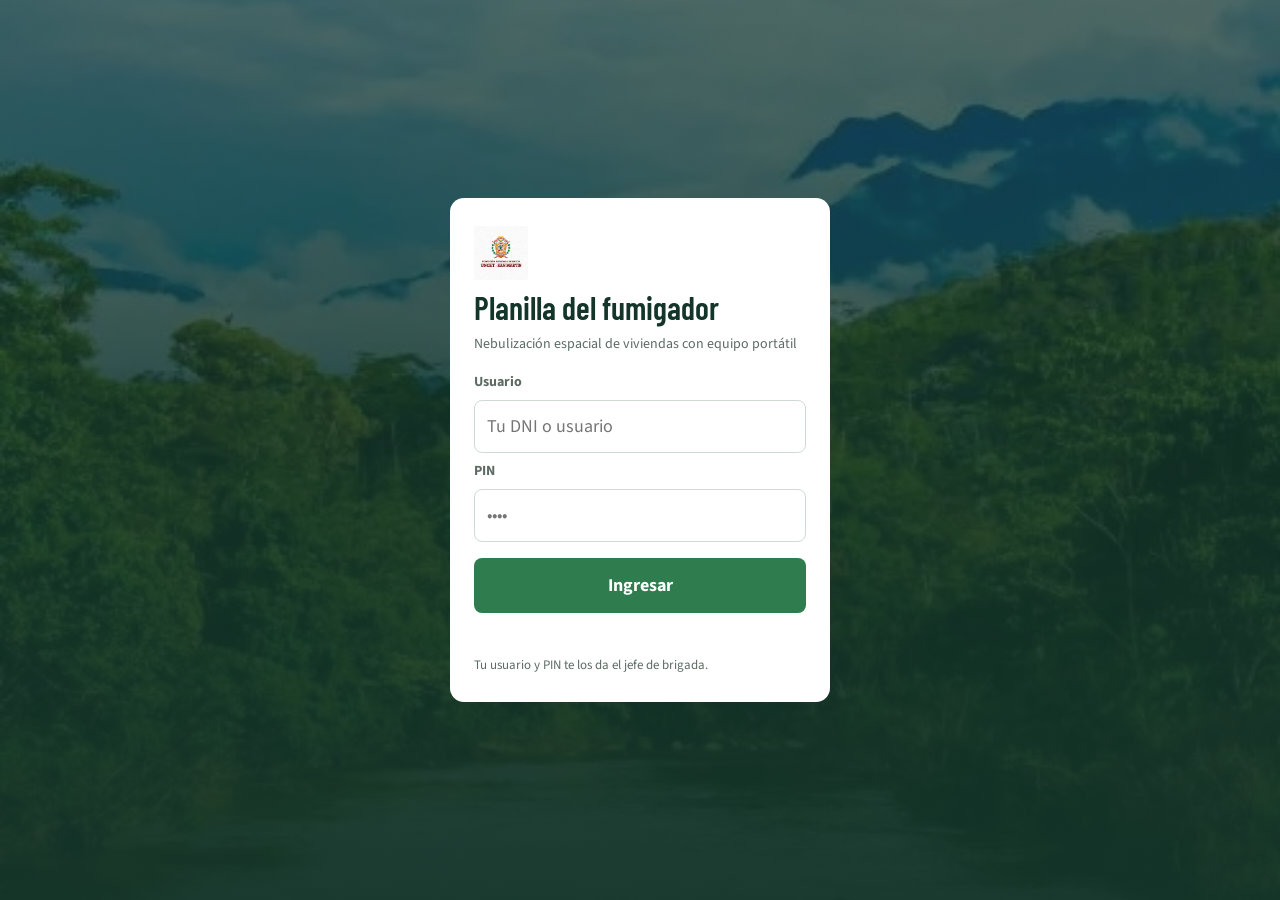
==== fumigador.html @ 745de519 "Add files via upload" ====
<!DOCTYPE html>
<html lang="es">
<head>
<meta charset="UTF-8">
<meta name="viewport" content="width=device-width, initial-scale=1, viewport-fit=cover">
<meta name="theme-color" content="#14352a">
<title>Planilla del fumigador | Nebulizaci&#243;n espacial 2026</title>
<link rel="preconnect" href="https://fonts.googleapis.com">
<link href="https://fonts.googleapis.com/css2?family=Barlow+Condensed:wght@500;600;700&family=Source+Sans+3:wght@400;600;700&display=swap" rel="stylesheet">
<link rel="stylesheet" href="fumigador.css">
<!-- Para instalarla como aplicacion en el celular -->
<link rel="manifest" href="fumigador.webmanifest">
<link rel="icon" href="icono-192.png">
<link rel="apple-touch-icon" href="apple-touch-icon.png">
<meta name="apple-mobile-web-app-capable" content="yes">
<meta name="mobile-web-app-capable" content="yes">
<meta name="apple-mobile-web-app-title" content="Fumigador">
<meta name="apple-mobile-web-app-status-bar-style" content="black-translucent">
</head>
<body>

<!-- ============ INGRESO ============ -->
<section id="vLogin" class="login">
  <form id="formLogin" class="login-caja" autocomplete="on">
    <img src="logo.png" alt="" onerror="this.style.display='none'">
    <h1>Planilla del fumigador</h1>
    <p class="sub">Nebulizaci&#243;n espacial de viviendas con equipo port&#225;til</p>
    <label for="usuario">Usuario</label>
    <input id="usuario" autocomplete="username" autocapitalize="characters" placeholder="Tu DNI o usuario" required>
    <label for="pin">PIN</label>
    <input id="pin" type="password" inputmode="numeric" maxlength="6" autocomplete="current-password" placeholder="&#8226;&#8226;&#8226;&#8226;" required>
    <button type="submit" class="btn btn-primario btn-grande" id="btnLogin">Ingresar</button>
    <p id="loginError" class="error" role="alert"></p>
    <p class="nota">Tu usuario y PIN te los da el jefe de brigada.</p>
    <div class="instalar" id="cajaInstalar" hidden>
      <button type="button" class="btn btn-claro btn-ancho" id="btnInstalar">&#128242; Instalar la aplicaci&#243;n en este celular</button>
      <p class="nota" id="ayudaInstalar"></p>
    </div>
  </form>
</section>

<!-- ============ APP ============ -->
<div id="app" hidden>
  <header class="barra">
    <button id="btnAtras" class="icono" aria-label="Volver" hidden>&#8592;</button>
    <div class="barra-titulo">
      <strong id="tituloBarra">Mis tareas</strong>
      <small id="nombreFum"></small>
    </div>
    <span id="estadoSync" class="sync"></span>
    <button id="btnMenu" class="icono" aria-label="Salir" title="Salir">&#9211;</button>
  </header>

  <!-- LISTA DE TAREAS -->
  <main id="vTareas" class="vista">
    <p class="ayuda">Elige la tarea que te asign&#243; tu jefe de brigada y registra cada vivienda. Funciona aunque no tengas se&#241;al: todo se guarda en tu celular y se env&#237;a cuando vuelva el internet.</p>
    <div id="listaTareas"></div>
    <button class="btn btn-claro btn-ancho" id="btnRefrescar">&#8635; Actualizar tareas</button>
    <button class="btn btn-primario btn-ancho" id="btnInstalar2" hidden>&#128242; Instalar como aplicaci&#243;n</button>
  </main>

  <!-- PLANILLA -->
  <main id="vPlanilla" class="vista" hidden>
    <section class="cabecera-tarea" id="cabTarea"></section>

    <div class="aviso-devuelta" id="avisoDevuelta" hidden></div>
    <div class="aviso-cerrada" id="avisoCerrada" hidden></div>

    <details class="bloque" id="bloqueDatos">
      <summary>Equipo e insecticida <small id="resumenDatos"></small></summary>
      <div class="rejilla">
        <div class="ancho"><label for="pFum2">Fumigador 2 (compa&#241;ero, opcional)</label><input id="pFum2" autocapitalize="characters"></div>
        <div class="ancho"><label for="pInsecticida">Nombre del insecticida</label><input id="pInsecticida" autocapitalize="characters" list="lInsect"></div>
        <div><label for="pTipo">Tipo</label><input id="pTipo" autocapitalize="characters" placeholder="Ej. CE, EW"></div>
        <div><label for="pConc">Concentraci&#243;n final</label><input id="pConc" placeholder="Ej. 2%"></div>
      </div>
      <datalist id="lInsect"></datalist>
    </details>

    <!-- AGREGAR VIVIENDA -->
    <section class="bloque nueva" id="bloqueNueva">
      <h2 id="tituloNueva">Vivienda N&#176; <span id="numNueva">1</span></h2>
      <div class="rejilla">
        <div><label for="vSector">Sector</label><input id="vSector" autocapitalize="characters"></div>
        <div><label for="vManzana">N&#176; Manzana</label><input id="vManzana" autocapitalize="characters"></div>
        <div class="ancho"><label for="vDireccion">Direcci&#243;n / Nombre del jefe de familia</label><input id="vDireccion" autocapitalize="words"></div>
        <div class="ancho">
          <label>Residentes</label>
          <div class="contador">
            <button type="button" data-res="-1" aria-label="Menos">&#8722;</button>
            <input id="vResidentes" type="number" inputmode="numeric" min="0" max="99" value="0">
            <button type="button" data-res="1" aria-label="M&#225;s">+</button>
          </div>
        </div>
      </div>
      <p class="label-cond">Marca c&#243;mo qued&#243; la vivienda (se guarda al tocar):</p>
      <div class="condiciones" id="condiciones">
        <button type="button" data-cond="NEB_FRIO" class="c-neb">Nebulizada<br><b>En fr&#237;o</b></button>
        <button type="button" data-cond="NEB_CALIENTE" class="c-neb">Nebulizada<br><b>Caliente</b></button>
        <button type="button" data-cond="CERRADA" class="c-cer"><b>Cerrada</b></button>
        <button type="button" data-cond="RENUENTE" class="c-ren"><b>Renuente</b></button>
        <button type="button" data-cond="DESHABITADA" class="c-desh"><b>Deshabitada</b></button>
      </div>
      <button type="button" class="btn btn-claro btn-ancho" id="btnCancelarEdicion" hidden>Cancelar edici&#243;n</button>
    </section>

    <!-- LISTA DE VIVIENDAS -->
    <section class="bloque">
      <h2>Viviendas registradas</h2>
      <div id="listaViviendas"></div>
    </section>

    <button class="btn btn-primario btn-grande btn-ancho" id="btnEnviar">&#10004; Terminar y enviar al jefe</button>
    <div class="espacio-totales"></div>
  </main>

  <!-- TOTALES (fila "Total" del formato) -->
  <footer class="totales" id="totales" hidden></footer>
</div>

<div id="aviso" class="aviso" role="status" hidden></div>
<div id="cargando" class="cargando" hidden><span></span></div>

<script src="config.js"></script>
<script src="fumigador.js"></script>
</body>
</html>
---- fumigador.css ----
/* Nebulización espacial 2026 - página del fumigador (pensada para celular) */
:root{
  --selva:#14352a; --hoja:#2f7d4f; --hoja-clara:#dcebe1; --niebla:#eef3f0;
  --ambar:#e0a526; --ambar-claro:#fff4d6; --rojo:#b23b2e; --tinta:#1d2a24;
  --gris:#5d6b64; --borde:#cfdad3; --blanco:#fff; --desh:#8a9a92;
}
*{box-sizing:border-box}
html{-webkit-text-size-adjust:100%}
body{margin:0;font-family:"Source Sans 3",Segoe UI,Arial,sans-serif;font-size:16px;color:var(--tinta);background:var(--niebla)}
h1,h2{font-family:"Barlow Condensed",Arial Narrow,sans-serif;font-weight:600;margin:0}
h2{font-size:21px;color:var(--selva);margin-bottom:10px}
button,input,select,textarea{font:inherit}
:focus-visible{outline:3px solid var(--ambar);outline-offset:2px}
[hidden]{display:none !important}

.btn{border:0;border-radius:8px;padding:11px 16px;cursor:pointer;font-weight:700;display:inline-flex;align-items:center;justify-content:center;gap:6px}
.btn-primario{background:var(--hoja);color:#fff}
.btn-primario:active{background:#286b43}
.btn-claro{background:#fff;color:var(--selva);border:1px solid var(--borde)}
.btn-grande{padding:15px 18px;font-size:18px}
.btn-ancho{width:100%;margin-top:12px}

/* Ingreso */
.login{min-height:100vh;min-height:100svh;display:grid;place-items:center;padding:20px;
  background:linear-gradient(180deg,rgba(20,53,42,.7),rgba(20,53,42,.96)),url("selva.jpg") center/cover}
.login-caja{background:#fff;padding:28px 24px;border-radius:14px;width:100%;max-width:380px;display:flex;flex-direction:column;gap:8px}
.login-caja img{height:54px;align-self:flex-start}
.login-caja h1{font-size:32px;color:var(--selva)}
.login-caja .sub{margin:0 0 10px;color:var(--gris);font-size:14px}
.login-caja label{font-size:14px;font-weight:700;color:var(--gris)}
.login-caja input{padding:13px 12px;border:1px solid var(--borde);border-radius:8px;font-size:18px}
.login-caja .btn{margin-top:8px}
.error{color:var(--rojo);min-height:1.2em;margin:4px 0;font-weight:600}
.nota{color:var(--gris);font-size:13px;margin:0}

/* Barra */
.barra{position:sticky;top:0;z-index:20;display:flex;align-items:center;gap:8px;padding:10px 12px;padding-top:max(10px,env(safe-area-inset-top));background:var(--selva);color:#fff}
.barra-titulo{flex:1;min-width:0;display:flex;flex-direction:column}
.barra-titulo strong{font-family:"Barlow Condensed",Arial Narrow,sans-serif;font-size:21px;font-weight:600;white-space:nowrap;overflow:hidden;text-overflow:ellipsis}
.barra-titulo small{font-size:12px;color:#cfe3d6;white-space:nowrap;overflow:hidden;text-overflow:ellipsis}
.icono{background:rgba(255,255,255,.12);border:0;color:#fff;width:40px;height:40px;border-radius:10px;font-size:20px;cursor:pointer;flex:none}
.sync{font-size:12px;font-weight:700;white-space:nowrap}
.sync button{border:0;border-radius:999px;padding:6px 10px;font-size:12px;font-weight:700;background:#fff;color:var(--selva);cursor:pointer}

.vista{padding:14px 12px 30px;max-width:640px;margin:0 auto}
.ayuda{color:var(--gris);font-size:14px;margin:0 0 12px;line-height:1.45}
.vacio{padding:26px 14px;text-align:center;color:var(--gris);background:#fff;border:1px dashed var(--borde);border-radius:12px;line-height:1.5}

/* Tarjetas de tareas */
.tarea{display:block;width:100%;text-align:left;background:#fff;border:1px solid var(--borde);border-left:6px solid var(--hoja);border-radius:12px;padding:12px 14px;margin-bottom:10px;cursor:pointer;color:inherit}
.tarea:active{background:var(--hoja-clara)}
.tarea-fila{display:flex;align-items:center;gap:6px;flex-wrap:wrap;margin-bottom:4px}
.tarea-fila b{font-size:15px;margin-right:auto}
.tarea-zona{font-family:"Barlow Condensed",Arial Narrow,sans-serif;font-size:22px;font-weight:600;color:var(--selva);line-height:1.15}
.tarea-det{font-size:13px;color:var(--gris);margin-top:2px}

.chip{display:inline-block;padding:3px 8px;border-radius:999px;font-size:12px;font-weight:700;white-space:nowrap;background:var(--hoja-clara);color:var(--selva)}
.chip.hoy{background:var(--ambar);color:#3b2a00}
.e-NUEVA{background:#e8eeea;color:var(--gris)}
.e-BORRADOR{background:var(--ambar-claro);color:#7a5400}
.e-ENVIADA{background:#dce8f7;color:#1d4f8a}
.e-APROBADA{background:var(--hoja);color:#fff}
.e-DEVUELTA{background:#fbe1dd;color:var(--rojo)}
.e-SYNC{background:#fff;border:1px dashed var(--ambar);color:#7a5400}

/* Planilla */
.cabecera-tarea{background:var(--selva);color:#fff;border-radius:12px;padding:14px;margin-bottom:12px}
.cab-zona{font-family:"Barlow Condensed",Arial Narrow,sans-serif;font-size:24px;font-weight:600;line-height:1.15;margin-bottom:8px}
.cabecera-tarea dl{display:grid;grid-template-columns:1fr 1fr;gap:6px 12px;margin:0}
.cabecera-tarea dt{font-size:11px;color:#a9c9b6;text-transform:uppercase;letter-spacing:.4px}
.cabecera-tarea dd{margin:0;font-size:14px;font-weight:600}
.cab-obs{margin:10px 0 0;font-size:13px;color:#e3efe8}

.aviso-devuelta,.aviso-cerrada{border-radius:10px;padding:12px 14px;margin-bottom:12px;font-size:14px;line-height:1.4}
.aviso-devuelta{background:#fbe1dd;color:#7a1f15;border:1px solid #efb3aa}
.aviso-cerrada{background:#fff;border:1px solid var(--borde)}

.bloque{background:#fff;border:1px solid var(--borde);border-radius:12px;padding:14px;margin-bottom:12px}
details.bloque summary{cursor:pointer;font-weight:700;color:var(--selva);list-style:none}
details.bloque summary::before{content:"▸ "}
details.bloque[open] summary::before{content:"▾ "}
details.bloque summary small{font-weight:600;color:var(--gris)}
details.bloque[open] .rejilla{margin-top:12px}

.rejilla{display:grid;grid-template-columns:1fr 1fr;gap:10px}
.rejilla .ancho{grid-column:1/-1}
.rejilla label,.label-cond{display:block;font-size:13px;font-weight:700;color:var(--gris);margin-bottom:4px}
.rejilla input{width:100%;padding:12px 11px;border:1px solid var(--borde);border-radius:8px;font-size:17px;background:#fff}
.rejilla input:disabled{background:#f3f6f4;color:var(--gris)}

.nueva{border:2px solid var(--hoja)}
.contador{display:flex;align-items:stretch;gap:8px}
.contador button{width:56px;border:1px solid var(--borde);border-radius:8px;background:var(--niebla);font-size:24px;font-weight:700;color:var(--selva);cursor:pointer}
.contador input{text-align:center;font-size:20px;font-weight:700}
.label-cond{margin:14px 0 8px}

.condiciones{display:grid;grid-template-columns:1fr 1fr;gap:8px}
.condiciones button{min-height:64px;border-radius:12px;border:2px solid transparent;font-size:14px;line-height:1.2;cursor:pointer;color:#fff;padding:8px 6px}
.condiciones button b{font-size:19px}
.condiciones .c-neb{background:var(--hoja)}
.condiciones .c-cer{background:var(--ambar);color:#3b2a00}
.condiciones .c-ren{background:var(--rojo)}
.condiciones .c-desh{background:var(--desh)}
.condiciones button:active{transform:scale(.97);filter:brightness(1.1)}
.condiciones button.marcada{border-color:var(--tinta);box-shadow:0 0 0 3px #fff inset}
.condiciones button:last-child{grid-column:1/-1}

/* Lista de viviendas */
.viv{display:flex;align-items:center;gap:10px;padding:10px 0;border-bottom:1px solid #edf1ee}
.viv:last-child{border-bottom:0}
.viv.editando{background:var(--ambar-claro);margin:0 -14px;padding:10px 14px}
.viv-n{flex:none;width:30px;height:30px;border-radius:50%;background:var(--niebla);display:grid;place-items:center;font-weight:700;font-size:13px;color:var(--selva)}
.viv-txt{flex:1;min-width:0}
.viv-txt b{display:block;font-size:15px;overflow:hidden;text-overflow:ellipsis;white-space:nowrap}
.viv-txt small{color:var(--gris);font-size:12px}
.viv .chip{flex:none}
.chip.c-neb{background:var(--hoja);color:#fff}
.chip.c-cer{background:var(--ambar);color:#3b2a00}
.chip.c-ren{background:var(--rojo);color:#fff}
.chip.c-desh{background:var(--desh);color:#fff}
.viv-acc{display:flex;gap:4px;flex:none}
.viv-acc button{border:1px solid var(--borde);background:#fff;border-radius:8px;width:36px;height:36px;cursor:pointer;font-size:15px}

/* Totales fijos abajo */
.espacio-totales{height:80px}
.totales{position:fixed;left:0;right:0;bottom:0;z-index:15;display:grid;grid-template-columns:repeat(7,1fr);gap:2px;
  padding:8px 6px;padding-bottom:max(8px,env(safe-area-inset-bottom));background:var(--selva);color:#fff;box-shadow:0 -4px 14px rgba(0,0,0,.2)}
.totales div{text-align:center;border-radius:6px;padding:4px 0}
.totales b{display:block;font-family:"Barlow Condensed",Arial Narrow,sans-serif;font-size:22px;line-height:1}
.totales small{font-size:10px;color:#cfe3d6}
.totales .t-neb{background:rgba(47,125,79,.55)}
.totales .t-cer{background:rgba(224,165,38,.35)}
.totales .t-ren{background:rgba(178,59,46,.45)}
.totales .t-desh{background:rgba(138,154,146,.35)}

/* Avisos */
.aviso{position:fixed;left:50%;bottom:92px;transform:translateX(-50%);z-index:50;width:min(92%,420px);padding:12px 16px;border-radius:10px;
  background:var(--selva);color:#fff;font-weight:600;box-shadow:0 6px 20px rgba(0,0,0,.3);text-align:center}
.aviso.error{background:var(--rojo)}
.cargando{position:fixed;inset:0;z-index:60;background:rgba(238,243,240,.6);display:grid;place-items:center}
.cargando span{width:44px;height:44px;border-radius:50%;border:4px solid var(--hoja-clara);border-top-color:var(--hoja);animation:gira .8s linear infinite}
@keyframes gira{to{transform:rotate(360deg)}}

@media (min-width:700px){
  .condiciones{grid-template-columns:repeat(5,1fr)}
  .condiciones button:last-child{grid-column:auto}
  .totales{max-width:640px;margin:0 auto;border-radius:12px 12px 0 0}
}

.instalar{margin-top:10px;padding-top:12px;border-top:1px dashed var(--borde)}
.instalar .btn-ancho{margin-top:0}
.instalar .nota{margin-top:8px;line-height:1.4}
/* Cuando se abre como aplicacion instalada */
@media (display-mode: standalone){ .barra{padding-top:max(14px,env(safe-area-inset-top))} }
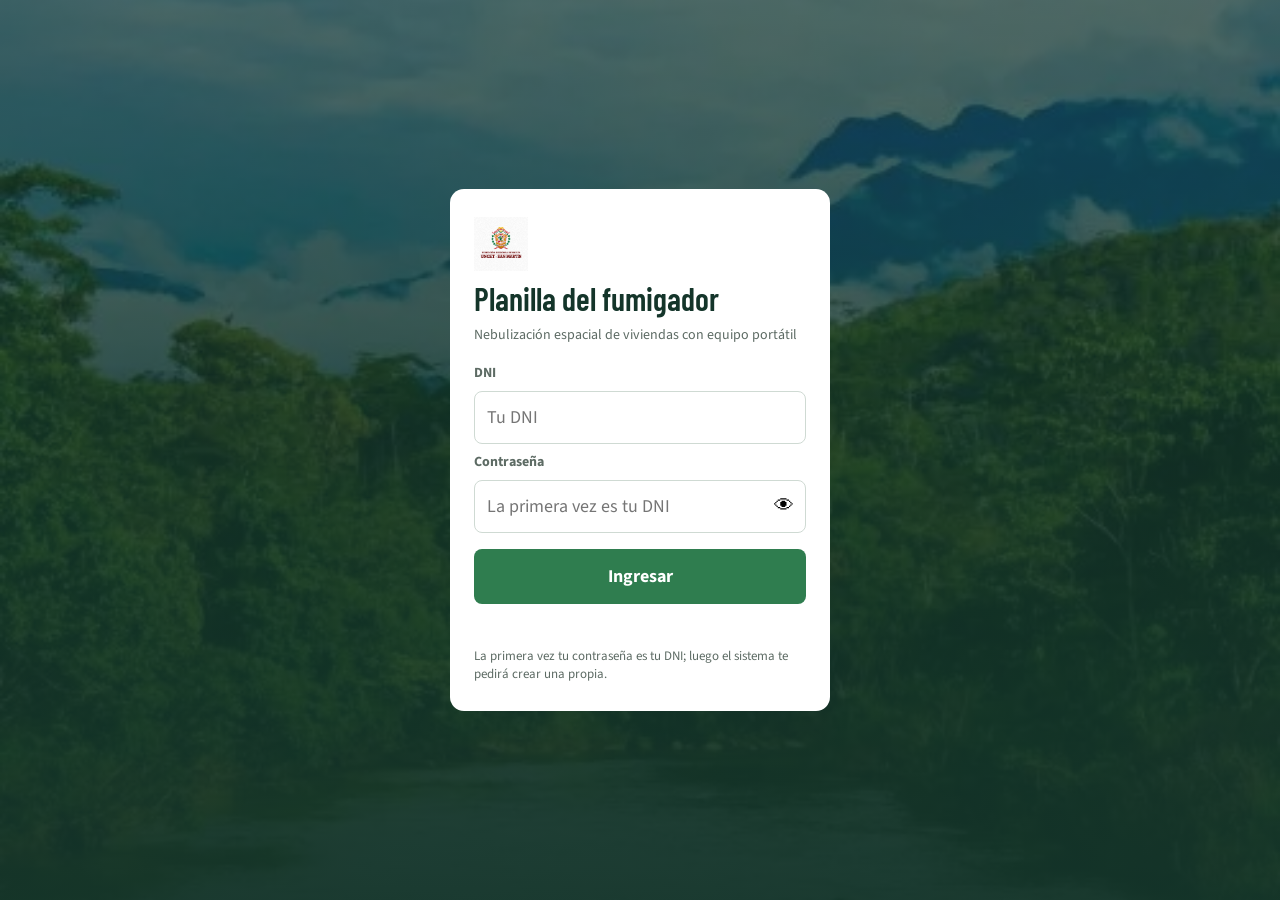
==== commit 807b7174: "Add files via upload" ====
--- a/fumigador.html
+++ b/fumigador.html
@@ -25,17 +25,33 @@
     <img src="logo.png" alt="" onerror="this.style.display='none'">
     <h1>Planilla del fumigador</h1>
     <p class="sub">Nebulizaci&#243;n espacial de viviendas con equipo port&#225;til</p>
-    <label for="usuario">Usuario</label>
-    <input id="usuario" autocomplete="username" autocapitalize="characters" placeholder="Tu DNI o usuario" required>
-    <label for="pin">PIN</label>
-    <input id="pin" type="password" inputmode="numeric" maxlength="6" autocomplete="current-password" placeholder="&#8226;&#8226;&#8226;&#8226;" required>
+    <label for="usuario">DNI</label>
+    <input id="usuario" inputmode="numeric" maxlength="8" autocomplete="username" placeholder="Tu DNI" required>
+    <label for="pin">Contrase&#241;a</label>
+    <div class="clave-caja"><input id="pin" type="password" maxlength="30" autocomplete="current-password" placeholder="La primera vez es tu DNI" required><button type="button" class="ver-clave" data-ver="pin" aria-label="Mostrar contrase&#241;a">&#128065;</button></div>
     <button type="submit" class="btn btn-primario btn-grande" id="btnLogin">Ingresar</button>
     <p id="loginError" class="error" role="alert"></p>
-    <p class="nota">Tu usuario y PIN te los da el jefe de brigada.</p>
+    <p class="nota">La primera vez tu contrase&#241;a es tu DNI; luego el sistema te pedir&#225; crear una propia.</p>
     <div class="instalar" id="cajaInstalar" hidden>
       <button type="button" class="btn btn-claro btn-ancho" id="btnInstalar">&#128242; Instalar la aplicaci&#243;n en este celular</button>
       <p class="nota" id="ayudaInstalar"></p>
     </div>
+  </form>
+</section>
+
+<!-- ============ CAMBIAR CONTRASEÑA (primer ingreso) ============ -->
+<section id="vCambiar" class="login" hidden>
+  <form id="formCambiar" class="login-caja">
+    <img src="logo.png" alt="" onerror="this.style.display='none'">
+    <h1>Crea tu contrase&#241;a</h1>
+    <p class="sub" id="saludoCambiar">Es tu primer ingreso. Por seguridad cambia la contrase&#241;a (ahora es tu DNI).</p>
+    <label for="claveNueva">Nueva contrase&#241;a (m&#237;nimo 6 caracteres)</label>
+    <div class="clave-caja"><input id="claveNueva" type="password" maxlength="30" autocomplete="new-password" required><button type="button" class="ver-clave" data-ver="claveNueva" aria-label="Mostrar">&#128065;</button></div>
+    <label for="claveNueva2">Rep&#237;tela</label>
+    <input id="claveNueva2" type="password" maxlength="30" autocomplete="new-password" required>
+    <button type="submit" class="btn btn-primario btn-grande" id="btnCambiar">Guardar contrase&#241;a</button>
+    <p id="cambiarError" class="error" role="alert"></p>
+    <p class="nota">No la compartas. Si la olvidas, tu jefe de brigada puede restablecerla.</p>
   </form>
 </section>
 
@@ -70,11 +86,10 @@
       <summary>Equipo e insecticida <small id="resumenDatos"></small></summary>
       <div class="rejilla">
         <div class="ancho"><label for="pFum2">Fumigador 2 (compa&#241;ero, opcional)</label><input id="pFum2" autocapitalize="characters"></div>
-        <div class="ancho"><label for="pInsecticida">Nombre del insecticida</label><input id="pInsecticida" autocapitalize="characters" list="lInsect"></div>
+        <div class="ancho"><label for="pInsecticida">Nombre del insecticida</label><select id="pInsecticida"></select></div>
         <div><label for="pTipo">Tipo</label><input id="pTipo" autocapitalize="characters" placeholder="Ej. CE, EW"></div>
         <div><label for="pConc">Concentraci&#243;n final</label><input id="pConc" placeholder="Ej. 2%"></div>
       </div>
-      <datalist id="lInsect"></datalist>
     </details>
 
     <!-- AGREGAR VIVIENDA -->
@@ -110,6 +125,8 @@
       <div id="listaViviendas"></div>
     </section>
 
+    <div class="guardado" id="estadoGuardado"></div>
+    <button class="btn btn-claro btn-grande btn-ancho" id="btnGuardarAvance">&#128190; Guardar avance</button>
     <button class="btn btn-primario btn-grande btn-ancho" id="btnEnviar">&#10004; Terminar y enviar al jefe</button>
     <div class="espacio-totales"></div>
   </main>
--- a/fumigador.css
+++ b/fumigador.css
@@ -152,3 +152,11 @@
 .instalar .nota{margin-top:8px;line-height:1.4}
 /* Cuando se abre como aplicacion instalada */
 @media (display-mode: standalone){ .barra{padding-top:max(14px,env(safe-area-inset-top))} }
+
+.clave-caja{position:relative}
+.clave-caja input{width:100%;padding-right:50px}
+.ver-clave{position:absolute;right:6px;top:50%;transform:translateY(-50%);border:0;background:transparent;font-size:20px;cursor:pointer;padding:6px}
+.rejilla select{width:100%;padding:12px 11px;border:1px solid var(--borde);border-radius:8px;font-size:17px;background:#fff}
+.rejilla select:disabled{background:#f3f6f4;color:var(--gris)}
+.guardado{margin:4px 0 -4px;text-align:center;font-size:13px;color:var(--gris);min-height:1.2em}
+.cab-motivo{display:inline-block;margin-bottom:6px;padding:3px 10px;border-radius:999px;background:var(--ambar);color:#3b2a00;font-size:12px;font-weight:800;letter-spacing:.3px}
